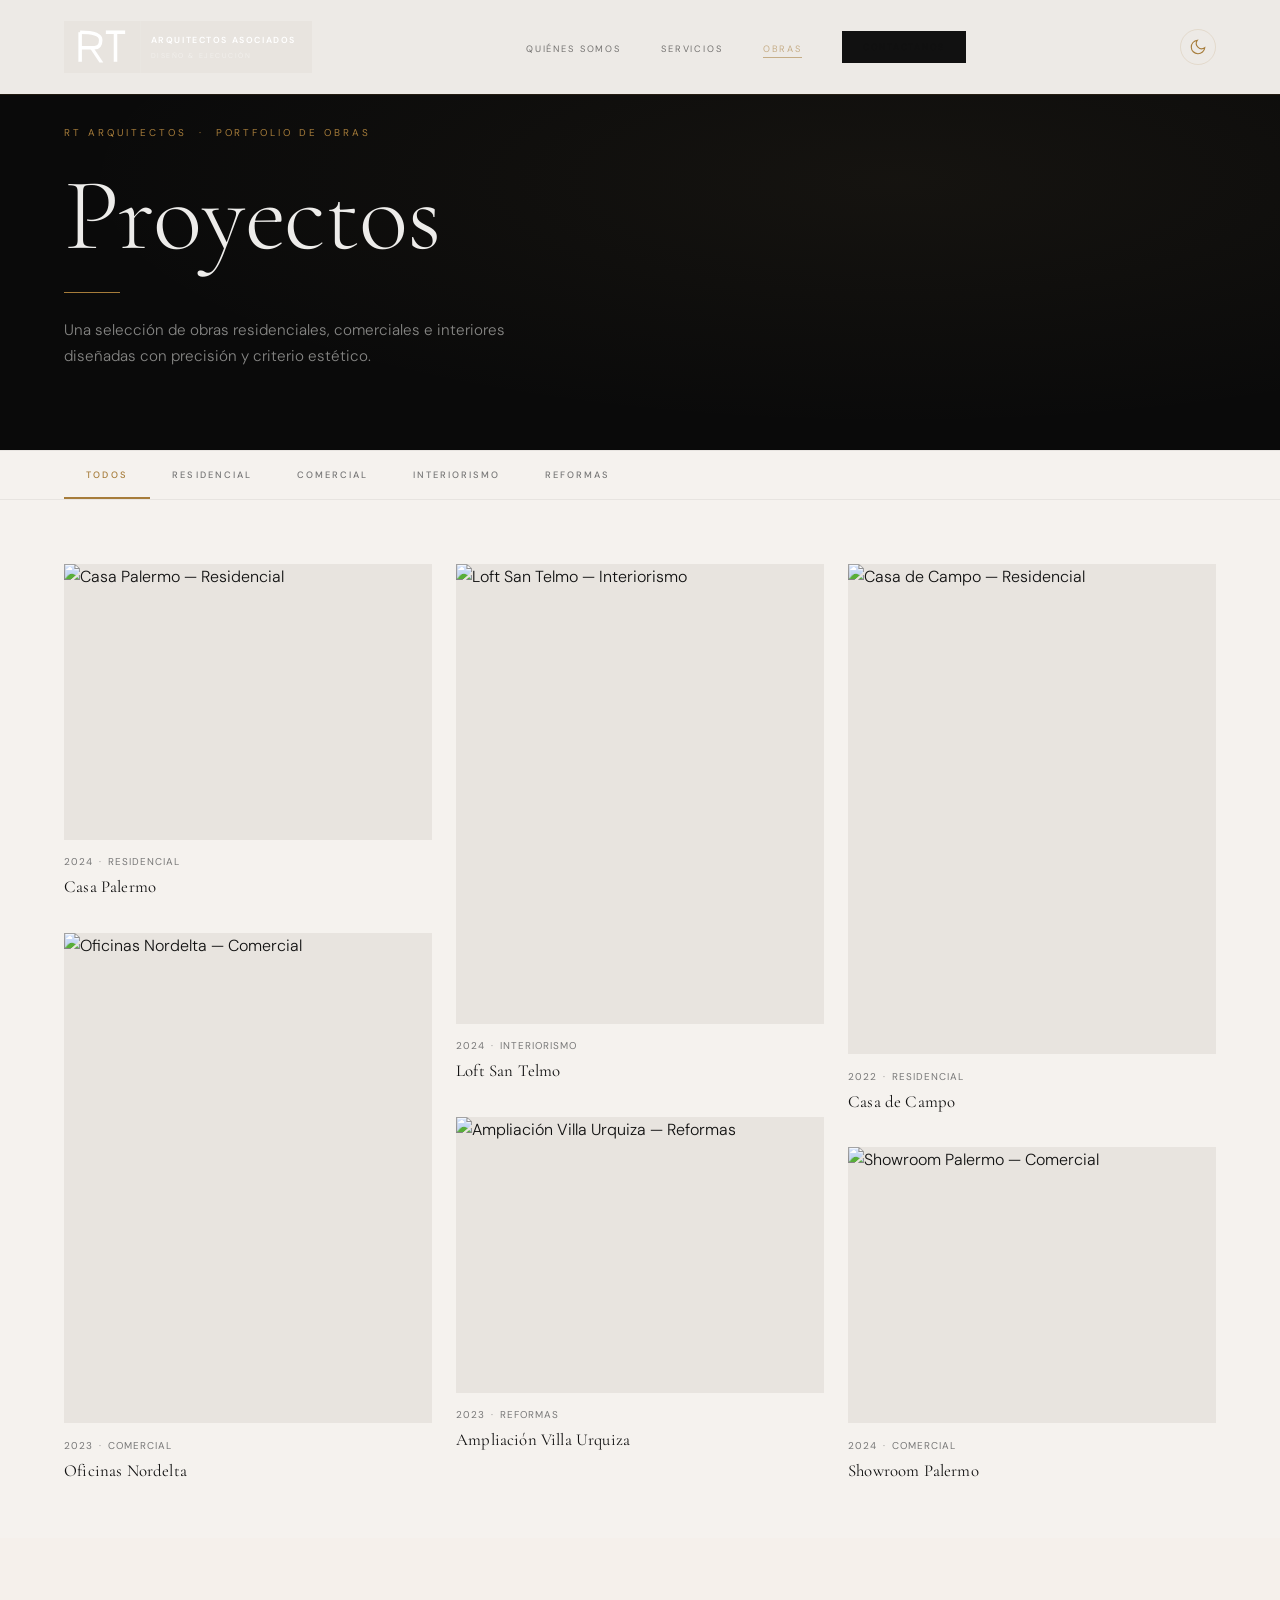
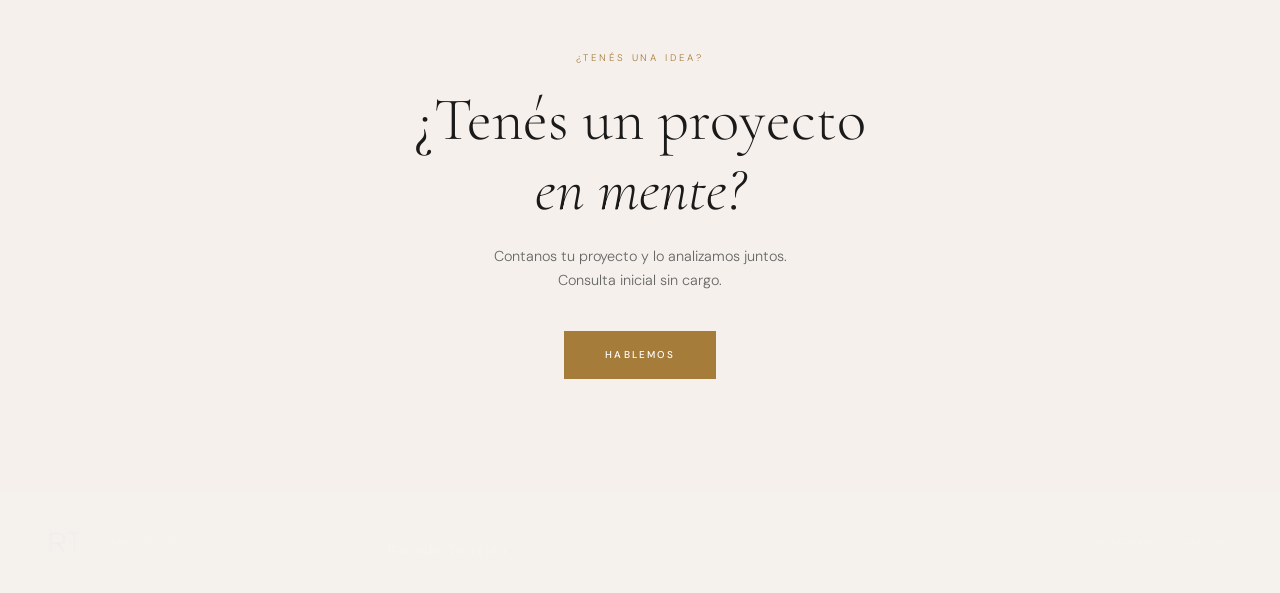
==== proyectos.html @ e86f481c "feat: proyectos.html con masonry grid y filtros" ====
<!DOCTYPE html>
<html lang="es" data-theme="dark">
<head>
  <meta charset="UTF-8" />
  <meta name="viewport" content="width=device-width, initial-scale=1.0" />
  <title>Proyectos | RT Arquitectos</title>
  <meta name="description" content="Selección de obras residenciales, comerciales e interiores diseñadas con precisión y criterio estético por RT Arquitectos." />

  <script>
  (function(){
    var s=localStorage.getItem('rt-theme');
    if(!s) s=window.matchMedia('(prefers-color-scheme:light)').matches?'light':'dark';
    document.documentElement.setAttribute('data-theme',s);
  })();
  </script>
  <link rel="preconnect" href="https://fonts.googleapis.com" />
  <link rel="preconnect" href="https://fonts.gstatic.com" crossorigin />
  <link href="https://fonts.googleapis.com/css2?family=Cormorant+Garamond:ital,wght@0,300;0,400;0,500;1,300;1,400;1,500&family=DM+Sans:wght@300;400;500;600&display=swap" rel="stylesheet" />
  <link rel="stylesheet" href="styles.css" />
</head>
<body>

<!-- ════════════════════════════════════════════
     NAV
════════════════════════════════════════════ -->
<nav id="navbar" class="navbar-solid">
  <a href="index.html" class="nav-logo">
    <div class="nav-logo-box">
      <svg viewBox="0 0 80 56" fill="none" xmlns="http://www.w3.org/2000/svg">
        <line x1="6" y1="5" x2="6" y2="51" stroke="white" stroke-width="5.5" stroke-linecap="butt"/>
        <path d="M6 5 Q38 5 38 17 Q38 29 28 29 L6 29" stroke="white" stroke-width="5.5" fill="none" stroke-linecap="butt" stroke-linejoin="miter"/>
        <polygon points="20,28 26,28 42,52 36,52" fill="white"/>
        <line x1="46" y1="5" x2="76" y2="5" stroke="white" stroke-width="5.5" stroke-linecap="butt"/>
        <line x1="61" y1="5" x2="61" y2="51" stroke="white" stroke-width="5.5" stroke-linecap="butt"/>
      </svg>
    </div>
    <div class="nav-brand-block">
      <span class="nav-brand-name">ARQUITECTOS ASOCIADOS</span>
      <span class="nav-brand-sub">DISEÑO &amp; EJECUCIÓN</span>
    </div>
  </a>

  <ul class="nav-links" id="navLinks">
    <li><a href="index.html#about">Quiénes Somos</a></li>
    <li><a href="index.html#services">Servicios</a></li>
    <li><a href="proyectos.html" class="nav-active">Obras</a></li>
    <li><a href="https://wa.me/5491124508817?text=Hola%20Ricardo%2C%20me%20gustar%C3%ADa%20consultarte%20sobre%20un%20proyecto." target="_blank" class="btn btn-dark">Contactanos</a></li>
  </ul>

  <button class="theme-toggle" id="themeToggle" aria-label="Cambiar tema">
    <svg class="icon-sun" width="18" height="18" viewBox="0 0 24 24" fill="none"
         stroke="currentColor" stroke-width="1.5" stroke-linecap="round">
      <circle cx="12" cy="12" r="4"/>
      <line x1="12" y1="2"  x2="12" y2="5"/>
      <line x1="12" y1="19" x2="12" y2="22"/>
      <line x1="2"  y1="12" x2="5"  y2="12"/>
      <line x1="19" y1="12" x2="22" y2="12"/>
      <line x1="4.22"  y1="4.22"  x2="6.34"  y2="6.34"/>
      <line x1="17.66" y1="17.66" x2="19.78" y2="19.78"/>
      <line x1="4.22"  y1="19.78" x2="6.34"  y2="17.66"/>
      <line x1="17.66" y1="6.34"  x2="19.78" y2="4.22"/>
    </svg>
    <svg class="icon-moon" width="18" height="18" viewBox="0 0 24 24" fill="none"
         stroke="currentColor" stroke-width="1.5" stroke-linecap="round">
      <path d="M21 12.79A9 9 0 1 1 11.21 3 7 7 0 0 0 21 12.79z"/>
    </svg>
  </button>

  <button class="nav-hamburger" id="hamburger" aria-label="Menú" aria-expanded="false">
    <span></span>
    <span></span>
    <span></span>
  </button>
</nav>

<!-- Menú mobile overlay -->
<div class="mobile-menu" id="mobileMenu">
  <a href="index.html#about"    class="mobile-link">Quiénes Somos</a>
  <a href="index.html#services" class="mobile-link">Servicios</a>
  <a href="proyectos.html"      class="mobile-link">Obras</a>
  <a href="https://wa.me/5491124508817?text=Hola%20Ricardo%2C%20me%20gustar%C3%ADa%20consultarte%20sobre%20un%20proyecto." target="_blank" class="mobile-link mobile-link-cta">Contactanos</a>
</div>


<!-- ════════════════════════════════════════════
     HERO — PAGE HERO
════════════════════════════════════════════ -->
<section class="proy-hero">
  <div class="proy-hero-inner">
    <p class="proy-hero-eyebrow">RT Arquitectos &nbsp;·&nbsp; Portfolio de Obras</p>
    <h1 class="proy-hero-title">Proyectos</h1>
    <div class="proy-hero-rule"></div>
    <p class="proy-hero-sub">
      Una selección de obras residenciales, comerciales e interiores<br>
      diseñadas con precisión y criterio estético.
    </p>
  </div>
</section>


<!-- ════════════════════════════════════════════
     FILTROS
════════════════════════════════════════════ -->
<div class="proy-filters-wrap">
  <div class="proy-filters" role="tablist">
    <button class="proy-filter active" data-filter="todos" role="tab" aria-selected="true">Todos</button>
    <button class="proy-filter" data-filter="residencial" role="tab" aria-selected="false">Residencial</button>
    <button class="proy-filter" data-filter="comercial" role="tab" aria-selected="false">Comercial</button>
    <button class="proy-filter" data-filter="interiorismo" role="tab" aria-selected="false">Interiorismo</button>
    <button class="proy-filter" data-filter="reformas" role="tab" aria-selected="false">Reformas</button>
  </div>
</div>


<!-- ════════════════════════════════════════════
     GRID MASONRY
════════════════════════════════════════════ -->
<section class="proy-grid-wrap">
  <div class="proy-masonry" id="proyMasonry">

    <!-- 1 — Casa Palermo -->
    <div class="proy-item" data-category="residencial">
      <div class="proy-item-img-wrap" style="aspect-ratio: 4/3;">
        <img
          src="https://picsum.photos/seed/50/800/600"
          alt="Casa Palermo — Residencial"
          class="proy-item-img"
          loading="lazy"
        />
        <div class="proy-item-overlay">
          <span class="proy-overlay-cat">Residencial</span>
          <h3 class="proy-overlay-title">Casa Palermo</h3>
        </div>
      </div>
      <div class="proy-item-foot">
        <div class="proy-item-meta">
          <span class="proy-meta-year">2024</span>
          <span class="proy-meta-sep">·</span>
          <span class="proy-meta-cat">Residencial</span>
        </div>
        <h3 class="proy-item-title">Casa Palermo</h3>
      </div>
    </div>

    <!-- 2 — Oficinas Nordelta -->
    <div class="proy-item" data-category="comercial">
      <div class="proy-item-img-wrap" style="aspect-ratio: 3/4;">
        <img
          src="https://picsum.photos/seed/51/600/800"
          alt="Oficinas Nordelta — Comercial"
          class="proy-item-img"
          loading="lazy"
        />
        <div class="proy-item-overlay">
          <span class="proy-overlay-cat">Comercial</span>
          <h3 class="proy-overlay-title">Oficinas Nordelta</h3>
        </div>
      </div>
      <div class="proy-item-foot">
        <div class="proy-item-meta">
          <span class="proy-meta-year">2023</span>
          <span class="proy-meta-sep">·</span>
          <span class="proy-meta-cat">Comercial</span>
        </div>
        <h3 class="proy-item-title">Oficinas Nordelta</h3>
      </div>
    </div>

    <!-- 3 — Loft San Telmo -->
    <div class="proy-item" data-category="interiorismo">
      <div class="proy-item-img-wrap" style="aspect-ratio: 4/5;">
        <img
          src="https://picsum.photos/seed/52/640/800"
          alt="Loft San Telmo — Interiorismo"
          class="proy-item-img"
          loading="lazy"
        />
        <div class="proy-item-overlay">
          <span class="proy-overlay-cat">Interiorismo</span>
          <h3 class="proy-overlay-title">Loft San Telmo</h3>
        </div>
      </div>
      <div class="proy-item-foot">
        <div class="proy-item-meta">
          <span class="proy-meta-year">2024</span>
          <span class="proy-meta-sep">·</span>
          <span class="proy-meta-cat">Interiorismo</span>
        </div>
        <h3 class="proy-item-title">Loft San Telmo</h3>
      </div>
    </div>

    <!-- 4 — Ampliación Villa Urquiza -->
    <div class="proy-item" data-category="reformas">
      <div class="proy-item-img-wrap" style="aspect-ratio: 4/3;">
        <img
          src="https://picsum.photos/seed/53/800/600"
          alt="Ampliación Villa Urquiza — Reformas"
          class="proy-item-img"
          loading="lazy"
        />
        <div class="proy-item-overlay">
          <span class="proy-overlay-cat">Reformas</span>
          <h3 class="proy-overlay-title">Ampliación Villa Urquiza</h3>
        </div>
      </div>
      <div class="proy-item-foot">
        <div class="proy-item-meta">
          <span class="proy-meta-year">2023</span>
          <span class="proy-meta-sep">·</span>
          <span class="proy-meta-cat">Reformas</span>
        </div>
        <h3 class="proy-item-title">Ampliación Villa Urquiza</h3>
      </div>
    </div>

    <!-- 5 — Casa de Campo -->
    <div class="proy-item" data-category="residencial">
      <div class="proy-item-img-wrap" style="aspect-ratio: 3/4;">
        <img
          src="https://picsum.photos/seed/54/600/800"
          alt="Casa de Campo — Residencial"
          class="proy-item-img"
          loading="lazy"
        />
        <div class="proy-item-overlay">
          <span class="proy-overlay-cat">Residencial</span>
          <h3 class="proy-overlay-title">Casa de Campo</h3>
        </div>
      </div>
      <div class="proy-item-foot">
        <div class="proy-item-meta">
          <span class="proy-meta-year">2022</span>
          <span class="proy-meta-sep">·</span>
          <span class="proy-meta-cat">Residencial</span>
        </div>
        <h3 class="proy-item-title">Casa de Campo</h3>
      </div>
    </div>

    <!-- 6 — Showroom Palermo -->
    <div class="proy-item" data-category="comercial">
      <div class="proy-item-img-wrap" style="aspect-ratio: 4/3;">
        <img
          src="https://picsum.photos/seed/55/800/600"
          alt="Showroom Palermo — Comercial"
          class="proy-item-img"
          loading="lazy"
        />
        <div class="proy-item-overlay">
          <span class="proy-overlay-cat">Comercial</span>
          <h3 class="proy-overlay-title">Showroom Palermo</h3>
        </div>
      </div>
      <div class="proy-item-foot">
        <div class="proy-item-meta">
          <span class="proy-meta-year">2024</span>
          <span class="proy-meta-sep">·</span>
          <span class="proy-meta-cat">Comercial</span>
        </div>
        <h3 class="proy-item-title">Showroom Palermo</h3>
      </div>
    </div>

  </div><!-- /proy-masonry -->
</section>


<!-- ════════════════════════════════════════════
     CTA FINAL
════════════════════════════════════════════ -->
<section class="proy-cta">
  <div class="proy-cta-inner">
    <p class="proy-cta-eyebrow">¿Tenés una idea?</p>
    <h2 class="proy-cta-title">¿Tenés un proyecto<br><em>en mente?</em></h2>
    <p class="proy-cta-desc">
      Contanos tu proyecto y lo analizamos juntos.<br>
      Consulta inicial sin cargo.
    </p>
    <a href="index.html#contact" class="btn-proy-cta">Hablemos</a>
  </div>
</section>


<!-- ════════════════════════════════════════════
     FOOTER
════════════════════════════════════════════ -->
<footer>
  <div class="footer-logo">
    <svg height="24" viewBox="0 0 80 56" fill="none" xmlns="http://www.w3.org/2000/svg">
      <line x1="6" y1="5" x2="6" y2="51" stroke="rgba(237,236,234,0.45)" stroke-width="5.5" stroke-linecap="butt"/>
      <path d="M6 5 Q38 5 38 17 Q38 29 28 29 L6 29" stroke="rgba(237,236,234,0.45)" stroke-width="5.5" fill="none" stroke-linecap="butt" stroke-linejoin="miter"/>
      <polygon points="20,28 26,28 42,52 36,52" fill="rgba(237,236,234,0.45)"/>
      <line x1="46" y1="5" x2="76" y2="5" stroke="rgba(237,236,234,0.45)" stroke-width="5.5" stroke-linecap="butt"/>
      <line x1="61" y1="5" x2="61" y2="51" stroke="rgba(237,236,234,0.45)" stroke-width="5.5" stroke-linecap="butt"/>
    </svg>
    <span class="footer-brand">RT Arquitectos</span>
  </div>

  <div class="footer-director">
    <span class="footer-director-label">Fundador y Director</span>
    <span class="footer-director-name">Ricardo Torrejón</span>
  </div>

  <p class="footer-copy">© 2026 ARQ. Ricardo Gabriel Torrejón</p>

  <div class="footer-social">
    <a href="https://instagram.com/rtestudioarq" target="_blank">Instagram</a>
    <a href="https://wa.me/5491124508817" target="_blank">WhatsApp</a>
  </div>
</footer>


<script src="script.js"></script>

<script>
/* ——— Filtro de proyectos ——— */
(function () {
  const filters  = document.querySelectorAll('.proy-filter');
  const items    = document.querySelectorAll('.proy-item');

  filters.forEach(function (btn) {
    btn.addEventListener('click', function () {
      const cat = this.dataset.filter;

      /* Estado activo del tab */
      filters.forEach(function (b) {
        b.classList.remove('active');
        b.setAttribute('aria-selected', 'false');
      });
      this.classList.add('active');
      this.setAttribute('aria-selected', 'true');

      /* Mostrar / ocultar con fade */
      items.forEach(function (item) {
        const match = cat === 'todos' || item.dataset.category === cat;
        if (match) {
          item.classList.remove('proy-hidden');
          item.classList.add('proy-visible');
        } else {
          item.classList.remove('proy-visible');
          item.classList.add('proy-hidden');
        }
      });
    });
  });
})();
</script>

</body>
</html>
---- styles.css ----
/* =============================================
   RT ESTUDIO — ARQ. Ricardo Torrejón
   Estilos principales
   ============================================= */

*, *::before, *::after { margin: 0; padding: 0; box-sizing: border-box; }

[data-theme="dark"] {
  --bg:          #0A0A0A;
  --bg-alt:      #0F0F0F;
  --bg-surface:  #141414;
  --ink:         #EDECEA;
  --ink-mid:     #666666;
  --ink-faint:   rgba(237,236,234,0.06);
  --gold:        #C9A96E;
  --gold-light:  #E8C97A;
  --gold-rgb:    201,169,110;
  --border:      rgba(201,169,110,0.12);
  --font-serif:  'Cormorant Garamond', Georgia, serif;
  --font-sans:   'DM Sans', system-ui, sans-serif;
  /* aliases de variables legacy */
  --bg-deep:     #0A0A0A;
  --surface:     #141414;
  --white:       #EDECEA;
}

[data-theme="light"] {
  --bg:          #F5F2EE;
  --bg-alt:      #EDEAE5;
  --bg-surface:  #E8E4DF;
  --ink:         #111111;
  --ink-mid:     #777777;
  --ink-faint:   rgba(0,0,0,0.06);
  --gold:        #A67C3A;
  --gold-light:  #C9A96E;
  --gold-rgb:    166,124,58;
  --border:      rgba(166,124,58,0.15);
  --font-serif:  'Cormorant Garamond', Georgia, serif;
  --font-sans:   'DM Sans', system-ui, sans-serif;
  /* aliases de variables legacy */
  --bg-deep:     #F5F2EE;
  --surface:     #E8E4DF;
  --white:       #111111;
}

html { scroll-behavior: smooth; }

body {
  background: var(--bg);
  color: var(--ink);
  font-family: var(--font-sans);
  font-weight: 300;
  font-size: 16px;
  line-height: 1.6;
  overflow-x: hidden;
}

/* ── TYPOGRAPHY HELPERS ───────────────────── */
.serif        { font-family: var(--font-serif); }
.serif-italic { font-family: var(--font-serif); font-style: italic; }
.label {
  font-size: 0.52rem;
  font-weight: 400;
  letter-spacing: 0.32em;
  text-transform: uppercase;
  color: var(--ink-mid);
}

/* ── REUSABLE BUTTON ──────────────────────── */
.btn {
  display: inline-block;
  padding: 0.85rem 2rem;
  font-family: var(--font-sans);
  font-size: 0.58rem;
  font-weight: 400;
  letter-spacing: 0.28em;
  text-transform: uppercase;
  text-decoration: none;
  cursor: pointer;
  border: none;
  transition: background 0.25s, color 0.25s, border-color 0.25s;
}
.btn-dark    { background: var(--white); color: var(--bg); }
.btn-dark:hover { background: var(--gold); color: var(--white); }
.btn-outline {
  background: transparent;
  border: 1px solid var(--ink-faint);
  color: var(--ink);
}
.btn-outline:hover { border-color: var(--ink); }
.btn-outline-light {
  background: transparent;
  border: 1px solid rgba(250,250,248,0.3);
  color: var(--white);
}
.btn-outline-light:hover { background: var(--gold); border-color: var(--gold); }

/* ── SECTION HEADER ───────────────────────── */
.sec-header {
  display: flex;
  align-items: center;
  gap: 1.6rem;
  margin-bottom: 4.5rem;
}
.sec-num  { font-size: 0.52rem; font-weight: 300; letter-spacing: 0.3em; color: var(--ink-mid); }
.sec-rule { width: 44px; height: 1px; background: var(--ink-faint); flex-shrink: 0; }
.sec-title {
  font-family: var(--font-serif);
  font-size: clamp(2rem, 4vw, 3.4rem);
  font-weight: 300;
  letter-spacing: 0.04em;
  line-height: 1.1;
}
.sec-title em { font-style: italic; }

/* ── SCROLL REVEAL ────────────────────────── */
.reveal {
  opacity: 0;
  transform: translateY(26px);
  transition: opacity 0.75s ease, transform 0.75s ease;
}
.reveal.visible { opacity: 1; transform: translateY(0); }

/* =============================================
   NAV
   ============================================= */

/* ── HERO VEINS (mármol) ─────────────────── */
#hero { position: relative; overflow: hidden; }
.hero-left,
.hero-right { position: relative; z-index: 1; }

.hero-veins {
  position: absolute;
  inset: 0;
  width: 100%;
  height: 100%;
  pointer-events: none;
  z-index: 0;
}

/* Dark mode: venas casi imperceptibles */
.vein-gold { opacity: 0.18; }
.vein-grey { opacity: 0; }

/* Light mode: un poco más visibles */
[data-theme="light"] .vein-gold { opacity: 0.30; }
[data-theme="light"] .vein-grey { opacity: 0.22; }
#navbar {
  position: fixed; top: 0; left: 0; width: 100%; z-index: 200;
  padding: 1.3rem 4rem;
  display: flex; justify-content: space-between; align-items: center;
  transition: background 0.35s, box-shadow 0.35s;
}
#navbar.scrolled {
  background: rgba(17,17,17,0.96);
  backdrop-filter: blur(14px);
  box-shadow: 0 1px 0 var(--ink-faint);
}

.nav-logo { display: flex; align-items: center; gap: 0; text-decoration: none; }

/* Caja gris oscuro del logo (diferenciado del fondo negro de la página) */
.nav-logo-box {
  background: var(--surface);
  height: 52px;
  width: 76px;
  display: flex; align-items: center; justify-content: center;
  flex-shrink: 0;
  padding: 0 6px;
}
.nav-logo-box svg { width: 100%; height: 36px; }

/* Texto al lado del logo */
.nav-brand-block {
  background: var(--surface);
  height: 52px;
  display: flex; flex-direction: column;
  justify-content: center;
  padding: 0 1rem 0 0.6rem;
  border-left: 1px solid rgba(255,255,255,0.08);
}
.nav-brand-name {
  font-family: var(--font-sans);
  font-size: 0.55rem; font-weight: 600;
  letter-spacing: 0.18em; text-transform: uppercase;
  color: white; display: block;
}
.nav-brand-sub {
  font-size: 0.44rem; font-weight: 300;
  letter-spacing: 0.22em; text-transform: uppercase;
  color: rgba(255,255,255,0.5); display: block; margin-top: 0.2rem;
}

.nav-links { display: flex; list-style: none; gap: 2.5rem; align-items: center; }
.nav-links a {
  color: var(--ink); text-decoration: none;
  font-size: 0.58rem; font-weight: 400;
  letter-spacing: 0.2em; text-transform: uppercase;
  opacity: 0.55; transition: opacity 0.2s;
}
.nav-links a:hover { opacity: 1; }
.nav-links .btn { padding: 0.55rem 1.3rem; font-size: 0.55rem; opacity: 1; }

/* Theme toggle */
.theme-toggle {
  width: 36px; height: 36px;
  border-radius: 50%;
  background: transparent;
  border: 1px solid var(--border);
  cursor: pointer;
  display: flex; align-items: center; justify-content: center;
  color: var(--gold);
  transition: background 0.2s, border-color 0.2s;
  flex-shrink: 0;
}
.theme-toggle:hover {
  background: rgba(var(--gold-rgb), 0.08);
}

/* En dark: mostrar sol, ocultar luna */
[data-theme="dark"]  .icon-sun  { display: block; }
[data-theme="dark"]  .icon-moon { display: none;  }
/* En light: mostrar luna, ocultar sol */
[data-theme="light"] .icon-sun  { display: none;  }
[data-theme="light"] .icon-moon { display: block; }

/* =============================================
   HERO
   ============================================= */
#hero {
  min-height: 100vh;
  display: grid;
  grid-template-columns: 1fr 1fr;
  align-items: center;
  gap: 5rem;
  padding: 9rem 4rem 5rem;
  border-bottom: 1px solid var(--ink-faint);
}

/* left */
.hero-left { display: flex; flex-direction: column; gap: 2.2rem; }
.hero-eyebrow {
  display: flex; align-items: center; gap: 1rem;
  font-size: 0.54rem; font-weight: 400;
  letter-spacing: 0.36em; text-transform: uppercase; color: var(--ink-mid);
  animation: fadeUp 0.9s ease 0.15s both;
}
.hero-eyebrow::before { content: ''; width: 32px; height: 1px; background: var(--ink-mid); }

.hero-title {
  font-family: var(--font-serif);
  font-size: clamp(3rem, 5.5vw, 5.8rem);
  font-weight: 300; line-height: 1.02; letter-spacing: 0.02em;
  animation: fadeUp 0.9s ease 0.3s both;
}
.hero-title em { font-style: italic; }

.hero-desc {
  font-size: 0.82rem; font-weight: 300;
  line-height: 1.9; color: var(--ink-mid); max-width: 40ch;
  animation: fadeUp 0.9s ease 0.45s both;
}

.hero-actions {
  display: flex; gap: 1rem; align-items: center; flex-wrap: wrap;
  animation: fadeUp 0.9s ease 0.6s both;
}
.hero-link {
  font-size: 0.58rem; font-weight: 300;
  letter-spacing: 0.2em; text-transform: uppercase;
  color: var(--ink-mid); text-decoration: none;
  border-bottom: 1px solid var(--ink-faint);
  padding-bottom: 2px; transition: border-color 0.2s, color 0.2s;
}
.hero-link:hover { border-color: var(--white); color: var(--white); }

/* eslogan */
.hero-slogan {
  font-family: var(--font-serif);
  font-size: clamp(1.1rem, 2vw, 1.5rem);
  font-style: italic; font-weight: 300;
  color: var(--gold); letter-spacing: 0.04em;
  animation: fadeUp 0.9s ease 0.38s both;
}

/* right */
.hero-right {
  display: flex; justify-content: center; align-items: center;
  animation: fadeIn 1.2s ease 0.4s both;
}

/* Logo grande — caja gris oscura, diferenciada del fondo de página */
.hero-logo-dark {
  background: var(--surface);
  width: min(340px, 34vw);
  aspect-ratio: 16/9;
  display: flex; flex-direction: column;
  align-items: center; justify-content: center;
  gap: 1.4rem;
  padding: 1.8rem 2.4rem;
}
.hero-logo-dark svg { width: 90%; }
.hero-logo-label {
  font-family: var(--font-sans);
  font-size: clamp(0.44rem, 0.75vw, 0.58rem);
  font-weight: 500; letter-spacing: 0.3em; text-transform: uppercase;
  color: rgba(255,255,255,0.38); text-align: center;
  white-space: nowrap;
}

/* =============================================
   ABOUT
   ============================================= */
#about {
  padding: 7rem 4rem;
  background: var(--bg);
  border-top: 1px solid var(--ink-faint);
}
.about-text p strong { color: var(--ink); font-weight: 500; }

.about-grid {
  display: grid;
  grid-template-columns: 1.25fr 1fr;
  gap: 6rem;
  align-items: start;
}

.about-text p {
  font-size: 0.86rem; line-height: 1.95;
  color: var(--ink-mid); margin-bottom: 1.3rem;
}
.about-text p strong { color: var(--ink); font-weight: 400; }

.about-stats { display: grid; grid-template-columns: 1fr 1fr; }
.stat {
  padding: 2rem 1.5rem;
  border-top: 1px solid var(--ink-faint);
}
.stat:nth-child(even) { border-left: 1px solid var(--ink-faint); }
.stat-num {
  font-family: var(--font-serif);
  font-size: 3rem; font-weight: 300; line-height: 1; color: var(--ink);
  margin-bottom: 0.3rem;
}
.stat-label { font-size: 0.52rem; letter-spacing: 0.24em; text-transform: uppercase; color: var(--ink-mid); }

/* =============================================
   SERVICES
   ============================================= */
#services {
  padding: 7rem 4rem;
  background: var(--bg-alt);
  border-top: 1px solid var(--ink-faint);
}

.services-intro {
  font-size: 0.82rem; font-weight: 300; line-height: 1.85;
  color: var(--ink-mid); max-width: 48ch;
  margin-top: -3rem; margin-bottom: 4rem;
}

.service-row {
  display: flex; justify-content: space-between; align-items: center;
  padding: 1.8rem 0; border-bottom: 1px solid var(--ink-faint);
  cursor: default; transition: padding-left 0.3s;
}
.service-row:first-of-type { border-top: 1px solid var(--ink-faint); }
.service-row:hover { padding-left: 0.7rem; }
.service-row:hover .service-tag { opacity: 1; }

.service-left { display: flex; align-items: center; gap: 1.8rem; }
.service-dash { font-size: 0.55rem; color: var(--ink-mid); }
.service-name {
  font-family: var(--font-serif);
  font-size: clamp(1.35rem, 2.4vw, 1.9rem); font-weight: 300; letter-spacing: 0.03em;
}
.service-tag {
  font-size: 0.5rem; letter-spacing: 0.22em; text-transform: uppercase;
  color: var(--ink-mid); text-align: right; opacity: 0.5;
  transition: opacity 0.3s;
}

/* =============================================
   PROJECTS
   ============================================= */
#projects {
  padding: 7rem 4rem;
  background: var(--bg-alt);
  border-top: 1px solid var(--ink-faint);
}

.projects-grid {
  display: grid;
  grid-template-columns: repeat(12, 1fr);
  gap: 1rem;
}
/* Layout asimétrico */
.proj-card:nth-child(1) { grid-column: 1 / 8; }
.proj-card:nth-child(2) { grid-column: 8 / 13; }
.proj-card:nth-child(3) { grid-column: 1 / 5; }
.proj-card:nth-child(4) { grid-column: 5 / 13; }

.proj-card {
  background: var(--surface);
  overflow: hidden; position: relative;
}
.proj-card-inner {
  position: relative; width: 100%; aspect-ratio: 4/3;
  overflow: hidden;
  display: flex; align-items: center; justify-content: center;
}
/* imagen real */
.proj-img {
  width: 100%; height: 100%;
  object-fit: cover; object-position: center;
  display: block;
  transition: transform 0.5s ease;
}
.proj-card:hover .proj-img { transform: scale(1.04); }

/* placeholder grid */
.proj-placeholder {
  display: flex; flex-direction: column; align-items: center; gap: 0.6rem;
  opacity: 0.22;
}
.proj-placeholder svg { width: 34px; }
.proj-placeholder span { font-size: 0.48rem; letter-spacing: 0.28em; text-transform: uppercase; }

/* hover overlay */
.proj-overlay {
  position: absolute; inset: 0;
  background: rgba(26,26,26,0.88);
  display: flex; flex-direction: column;
  justify-content: flex-end; padding: 1.8rem;
  opacity: 0; transition: opacity 0.35s;
}
.proj-card:hover .proj-overlay { opacity: 1; }
.proj-overlay-cat {
  font-size: 0.5rem; letter-spacing: 0.28em; text-transform: uppercase;
  color: rgba(250,250,248,0.55); margin-bottom: 0.35rem;
}
.proj-overlay-title {
  font-family: var(--font-serif);
  font-size: 1.4rem; font-weight: 300; color: var(--white);
}

.proj-foot { padding: 1.2rem 1.4rem; border-top: 1px solid var(--ink-faint); }
.proj-foot-cat {
  font-size: 0.5rem; letter-spacing: 0.25em; text-transform: uppercase;
  color: var(--ink-mid); margin-bottom: 0.3rem;
}
.proj-foot-title { font-family: var(--font-serif); font-size: 1.1rem; font-weight: 400; }

.projects-cta {
  margin-top: 3rem; text-align: center;
}
.portfolio-plus-btn {
  display: inline-block;
  padding: 0.85rem 2.4rem;
  border: 1px solid var(--ink-faint);
  color: var(--ink);
  text-decoration: none;
  font-size: 0.7rem;
  font-weight: 500;
  letter-spacing: 0.3em;
  text-transform: uppercase;
  transition: background 0.25s, border-color 0.25s, color 0.25s;
}
.portfolio-plus-btn:hover {
  background: var(--white);
  color: var(--bg);
  border-color: var(--white);
}

/* =============================================
   CONTACT — cards bordeadas sobre fondo oscuro
   ============================================= */
#contact {
  padding: 7rem 4rem;
  background: var(--bg-deep);
  color: var(--white);
}
#contact .sec-title { color: var(--white); }
#contact .sec-num   { color: rgba(237,236,234,0.3); }
#contact .sec-rule  { background: rgba(237,236,234,0.12); }

/* Cards de contacto — estilo Frigerio: borde sobre oscuro */
.contact-cards {
  display: grid;
  grid-template-columns: repeat(3, 1fr);
  gap: 1px;
  border: 1px solid rgba(250,250,248,0.12);
  margin-bottom: 3.5rem;
}
.contact-card {
  padding: 2rem 1.8rem;
  border-right: 1px solid rgba(250,250,248,0.12);
}
.contact-card:nth-child(3n) { border-right: none; }

.contact-item-label {
  font-size: 0.48rem; letter-spacing: 0.3em; text-transform: uppercase;
  color: rgba(250,250,248,0.35); margin-bottom: 0.5rem;
}
.contact-item-val {
  font-family: var(--font-serif); font-size: 1rem; font-weight: 300;
  line-height: 1.55; color: var(--white);
}
.contact-item-val a { color: var(--white); text-decoration: none; transition: color 0.2s; }
.contact-item-val a:hover { color: var(--gold); }

/* WhatsApp button */
.contact-wa-wrap { margin-bottom: 4rem; }
.whatsapp-btn {
  display: inline-flex; align-items: center; gap: 0.7rem;
  background: #25D366; color: #fff; text-decoration: none;
  padding: 0.9rem 1.8rem;
  font-size: 0.58rem; font-weight: 400; letter-spacing: 0.2em; text-transform: uppercase;
  transition: background 0.2s;
}
.whatsapp-btn:hover { background: #1da552; }
.whatsapp-btn svg { width: 18px; height: 18px; flex-shrink: 0; }

/* Formulario + headline */
.contact-grid { display: grid; grid-template-columns: 1fr 1.4fr; gap: 5rem; }
.contact-headline {
  font-family: var(--font-serif);
  font-size: clamp(1.8rem, 3.2vw, 2.8rem); font-weight: 300;
  line-height: 1.25; color: var(--white);
}
.contact-headline em { font-style: italic; }

.contact-form { display: flex; flex-direction: column; }
.form-row {
  border-bottom: 1px solid rgba(250,250,248,0.12); padding: 1.3rem 0;
}
.form-row:first-child { border-top: 1px solid rgba(250,250,248,0.12); }
.form-row label {
  display: block; font-size: 0.46rem; letter-spacing: 0.3em; text-transform: uppercase;
  color: rgba(250,250,248,0.35); margin-bottom: 0.4rem;
}
.form-row input, .form-row textarea {
  width: 100%; background: transparent; border: none; outline: none;
  color: var(--white); font-family: var(--font-serif);
  font-size: 1rem; font-weight: 300; padding: 0; resize: none;
}
.form-row input::placeholder, .form-row textarea::placeholder { color: rgba(250,250,248,0.2); }
.form-row textarea { min-height: 80px; }
.btn-form {
  align-self: flex-start; margin-top: 2.2rem;
  background: transparent; border: 1px solid rgba(250,250,248,0.3);
  color: var(--white); padding: 0.85rem 2rem; cursor: pointer;
  font-family: var(--font-sans);
  font-size: 0.58rem; font-weight: 400; letter-spacing: 0.28em; text-transform: uppercase;
  transition: all 0.25s;
}
.btn-form:hover { background: var(--gold); border-color: var(--gold); }

/* =============================================
   FOOTER
   ============================================= */
footer {
  background: var(--bg-deep);
  border-top: 1px solid rgba(237,236,234,0.07);
  padding: 2.2rem 4rem;
  display: flex; justify-content: space-between; align-items: center; flex-wrap: wrap; gap: 1rem;
}
.footer-logo { display: flex; align-items: center; gap: 0.75rem; }
.footer-brand { font-size: 0.48rem; letter-spacing: 0.22em; text-transform: uppercase; color: rgba(250,250,248,0.28); }

/* Fundador y Director — como Estudio Frigerio */
.footer-director { display: flex; flex-direction: column; align-items: center; text-align: center; }
.footer-director-label {
  font-size: 0.42rem; letter-spacing: 0.28em; text-transform: uppercase;
  color: rgba(250,250,248,0.25); margin-bottom: 0.2rem;
}
.footer-director-name {
  font-family: var(--font-serif); font-size: 0.9rem; font-weight: 300;
  letter-spacing: 0.1em; color: rgba(250,250,248,0.45);
}

.footer-copy { font-size: 0.46rem; letter-spacing: 0.16em; color: rgba(250,250,248,0.22); }
.footer-social { display: flex; gap: 1.8rem; }
.footer-social a {
  font-size: 0.48rem; letter-spacing: 0.22em; text-transform: uppercase;
  color: rgba(250,250,248,0.28); text-decoration: none; transition: color 0.2s;
}
.footer-social a:hover { color: var(--white); }

/* =============================================
   FAQ
   ============================================= */
#faq {
  padding: 7rem 4rem;
  background: var(--bg);
  border-top: 1px solid var(--ink-faint);
}

.faq-list { max-width: 780px; }

.faq-item { border-bottom: 1px solid var(--ink-faint); }
.faq-item:first-child { border-top: 1px solid var(--ink-faint); }

.faq-question {
  width: 100%;
  display: flex; justify-content: space-between; align-items: center;
  padding: 1.6rem 0;
  background: transparent; border: none; cursor: pointer;
  text-align: left; gap: 2rem;
}
.faq-question span:first-child {
  font-family: var(--font-serif);
  font-size: clamp(1.1rem, 2vw, 1.45rem);
  font-weight: 300; letter-spacing: 0.02em;
  color: var(--ink);
}
.faq-icon {
  font-size: 1.4rem; font-weight: 200;
  color: var(--ink-mid); flex-shrink: 0;
  transition: transform 0.3s ease, color 0.2s;
  line-height: 1;
}
.faq-item.open .faq-icon {
  transform: rotate(45deg);
  color: var(--gold);
}

.faq-answer {
  max-height: 0; overflow: hidden;
  transition: max-height 0.4s ease;
}
.faq-item.open .faq-answer { max-height: 300px; }
.faq-answer p {
  font-size: 0.86rem; font-weight: 300; line-height: 1.9;
  color: var(--ink-mid); padding-bottom: 1.6rem;
}

/* =============================================
   HAMBURGER + MOBILE MENU
   ============================================= */
.nav-hamburger {
  display: none;
  flex-direction: column;
  justify-content: center;
  gap: 5px;
  background: transparent;
  border: none;
  cursor: pointer;
  padding: 4px;
  z-index: 300;
}
.nav-hamburger span {
  display: block;
  width: 24px;
  height: 1.5px;
  background: var(--ink);
  transition: transform 0.3s ease, opacity 0.3s ease;
  transform-origin: center;
}
/* X animation cuando está abierto */
.nav-hamburger.open span:nth-child(1) { transform: translateY(6.5px) rotate(45deg); }
.nav-hamburger.open span:nth-child(2) { opacity: 0; }
.nav-hamburger.open span:nth-child(3) { transform: translateY(-6.5px) rotate(-45deg); }

/* Overlay del menú mobile */
.mobile-menu {
  display: none;
  position: fixed;
  inset: 0;
  background: var(--bg);
  z-index: 150;
  flex-direction: column;
  align-items: center;
  justify-content: center;
  gap: 0;
  padding: 2rem;
}
.mobile-menu.open { display: flex; }

.mobile-link {
  display: block;
  width: 100%;
  text-align: center;
  padding: 1.4rem 0;
  border-bottom: 1px solid var(--ink-faint);
  font-family: var(--font-serif);
  font-size: 2rem;
  font-weight: 300;
  letter-spacing: 0.06em;
  color: var(--ink);
  text-decoration: none;
  transition: color 0.2s;
}
.mobile-link:first-child { border-top: 1px solid var(--ink-faint); }
.mobile-link:hover { color: var(--gold); }
.mobile-link-cta {
  margin-top: 2rem;
  background: var(--ink);
  color: var(--white);
  font-family: var(--font-sans);
  font-size: 0.7rem;
  font-weight: 400;
  letter-spacing: 0.28em;
  text-transform: uppercase;
  border: none;
  padding: 1.1rem 2rem;
  border-radius: 0;
}
.mobile-link-cta:hover { background: var(--gold); color: var(--white); }

/* =============================================
   ANIMATIONS
   ============================================= */
@keyframes fadeIn  { from { opacity: 0; } to { opacity: 1; } }
@keyframes fadeUp  { from { opacity: 0; transform: translateY(22px); } to { opacity: 1; transform: translateY(0); } }

/* =============================================
   RESPONSIVE — 1280px (pantallas medianas-grandes)
   ============================================= */
@media (max-width: 1280px) {
  #hero { padding: 9rem 3rem 5rem; gap: 4rem; }
  #about, #services, #projects, #faq, #contact { padding: 6.5rem 3rem; }
  footer { padding: 2rem 3rem; }
}

/* =============================================
   RESPONSIVE — 1024px (tablet landscape)
   ============================================= */
@media (max-width: 1024px) {
  #hero { gap: 3rem; padding: 8rem 2.5rem 4.5rem; }
  #about, #services, #projects, #faq, #contact { padding: 6rem 2.5rem; }
  footer { padding: 2rem 2.5rem; }

  .hero-logo-dark { width: min(420px, 44vw); }

  /* Contact: 3 cards por fila → 2 */
  .contact-cards { grid-template-columns: repeat(2, 1fr); }
  .contact-card:nth-child(3n)  { border-right: 1px solid rgba(250,250,248,0.12); }
  .contact-card:nth-child(even) { border-right: none; }
  .contact-card:nth-child(5)   { border-right: 1px solid rgba(250,250,248,0.12); }
  .contact-card:nth-child(6)   { border-right: none; }
}

/* =============================================
   RESPONSIVE — 860px (tablet portrait / mobile grande)
   ============================================= */
@media (max-width: 860px) {
  /* Nav: ocultar links, mostrar hamburguesa */
  #navbar { padding: 1.1rem 1.5rem; }
  .nav-links    { display: none; }
  .nav-hamburger { display: flex; }

  /* Hero: apilar en columna */
  #hero {
    grid-template-columns: 1fr;
    min-height: auto;
    padding: 6.5rem 1.8rem 4rem;
    text-align: center;
    gap: 3rem;
  }
  .hero-left { align-items: center; }
  .hero-eyebrow { justify-content: center; }
  .hero-desc { max-width: 52ch; }
  .hero-actions { justify-content: center; }
  .hero-right { order: -1; }
  .hero-logo-dark { width: 90vw; max-width: 380px; }

  /* Sections */
  #about, #services, #projects, #faq, #contact { padding: 5rem 1.8rem; }
  footer { padding: 2rem 1.8rem; }

  /* About: texto + stats en columna */
  .about-grid { grid-template-columns: 1fr; gap: 3rem; }

  /* Services: ocultar tag en tablet */
  .service-tag { display: none; }

  /* Projects: 2 columnas en tablet */
  .projects-grid { grid-template-columns: 1fr 1fr; gap: 0.8rem; }
  .proj-card:nth-child(1) { grid-column: 1 / 2; }
  .proj-card:nth-child(2) { grid-column: 2 / 3; }
  .proj-card:nth-child(3) { grid-column: 1 / 2; }
  .proj-card:nth-child(4) { grid-column: 2 / 3; }

  /* Contact cards: 2 columnas */
  .contact-cards { grid-template-columns: repeat(2, 1fr); }
  .contact-card:nth-child(3n)   { border-right: 1px solid rgba(250,250,248,0.12); }
  .contact-card:nth-child(even) { border-right: none; }

  /* Contact form: apilar */
  .contact-grid { grid-template-columns: 1fr; gap: 3rem; }

  /* Footer: centrado vertical */
  footer {
    flex-direction: column;
    gap: 1.2rem;
    text-align: center;
  }
  .footer-social { justify-content: center; }
}

/* =============================================
   RESPONSIVE — 600px (mobile estándar)
   ============================================= */
@media (max-width: 600px) {
  /* Nav más compacto */
  .nav-brand-sub { display: none; }

  /* Hero */
  #hero { padding: 5.5rem 1.4rem 3.5rem; gap: 2.5rem; }
  .hero-logo-dark { width: 85vw; max-width: 320px; }
  .hero-title { font-size: clamp(2.6rem, 10vw, 3.8rem); }
  .hero-desc { font-size: 0.8rem; }

  /* Sections */
  #about, #services, #projects, #contact { padding: 4rem 1.4rem; }
  footer { padding: 1.8rem 1.4rem; }

  /* About stats: 1 columna */
  .about-stats { grid-template-columns: 1fr; }
  .stat:nth-child(even) { border-left: none; }

  /* Projects: 1 columna */
  .projects-grid { grid-template-columns: 1fr; }
  .proj-card:nth-child(n) { grid-column: 1 / -1; }

  /* Contact cards: 1 columna */
  .contact-cards { grid-template-columns: 1fr; }
  .contact-card  { border-right: none; border-bottom: 1px solid rgba(250,250,248,0.12); }
  .contact-card:nth-child(3n)   { border-right: none; }
  .contact-card:nth-child(even) { border-right: none; }
  .contact-card:last-child { border-bottom: none; }
}

/* =============================================
   RESPONSIVE — 400px (móviles pequeños)
   ============================================= */
@media (max-width: 400px) {
  #navbar { padding: 1rem 1.2rem; }
  .nav-logo-svg { width: 34px; height: 34px; }
  .nav-brand-name { font-size: 0.82rem; }

  #hero { padding: 5rem 1.2rem 3rem; }
  .hero-logo-dark { width: 80vw; max-width: 280px; }

  #about, #services, #projects, #contact { padding: 3.5rem 1.2rem; }

  .sec-title { font-size: clamp(1.7rem, 7vw, 2.4rem); }
  .service-name { font-size: clamp(1.2rem, 5.5vw, 1.6rem); }

  .stat-num { font-size: 2.4rem; }

  .contact-headline { font-size: clamp(1.5rem, 6vw, 2rem); }
  .mobile-link { font-size: 1.6rem; }
}


/* =============================================
   PROYECTOS.HTML — Página interna
   ============================================= */

/* Nav fijo con fondo sólido en páginas internas */
.navbar-solid {
  background: rgba(10,10,10,0.97) !important;
  box-shadow: 0 1px 0 var(--border);
}
[data-theme="light"] .navbar-solid {
  background: rgba(245,242,238,0.97) !important;
}
.nav-active {
  color: var(--gold) !important;
  border-bottom: 1px solid var(--gold);
  padding-bottom: 2px;
}

/* ——— HERO de página ——— */
.proy-hero {
  background: #0A0A0A;
  min-height: 50vh;
  display: flex;
  align-items: flex-end;
  padding: 0 4rem 5rem;
  position: relative;
  overflow: hidden;
}
.proy-hero::before {
  content: '';
  position: absolute;
  inset: 0;
  background: radial-gradient(ellipse at 70% 40%, rgba(201,169,110,0.06) 0%, transparent 65%);
  pointer-events: none;
}
.proy-hero-inner {
  max-width: 760px;
  position: relative;
  z-index: 1;
}
.proy-hero-eyebrow {
  font-family: var(--font-sans);
  font-size: 0.62rem;
  font-weight: 400;
  letter-spacing: 0.3em;
  text-transform: uppercase;
  color: var(--gold);
  margin-bottom: 1.4rem;
}
.proy-hero-title {
  font-family: var(--font-serif);
  font-size: clamp(3.5rem, 8vw, 7rem);
  font-weight: 300;
  color: #EDECEA;
  line-height: 1;
  letter-spacing: -0.01em;
  margin-bottom: 1.6rem;
}
.proy-hero-rule {
  width: 56px;
  height: 1px;
  background: var(--gold);
  margin-bottom: 1.6rem;
}
.proy-hero-sub {
  font-family: var(--font-sans);
  font-size: 0.95rem;
  font-weight: 300;
  color: rgba(237,236,234,0.55);
  line-height: 1.7;
}

/* ——— FILTROS ——— */
.proy-filters-wrap {
  border-top: 1px solid var(--ink-faint);
  border-bottom: 1px solid var(--ink-faint);
  padding: 0 4rem;
  background: var(--bg);
  position: sticky;
  top: 64px;
  z-index: 10;
}
.proy-filters {
  display: flex;
  align-items: center;
  gap: 0;
  overflow-x: auto;
  scrollbar-width: none;
}
.proy-filters::-webkit-scrollbar { display: none; }

.proy-filter {
  background: none;
  border: none;
  border-bottom: 2px solid transparent;
  padding: 1.1rem 1.4rem 1rem;
  font-family: var(--font-sans);
  font-size: 0.58rem;
  font-weight: 500;
  letter-spacing: 0.22em;
  text-transform: uppercase;
  color: var(--ink-mid);
  cursor: pointer;
  transition: color 0.2s, border-color 0.2s;
  white-space: nowrap;
}
.proy-filter:hover {
  color: var(--ink);
}
.proy-filter.active {
  color: var(--gold);
  border-bottom-color: var(--gold);
}

/* ——— MASONRY GRID ——— */
.proy-grid-wrap {
  padding: 4rem 4rem 2rem;
  background: var(--bg);
}
.proy-masonry {
  column-count: 3;
  column-gap: 1.5rem;
}

/* Item */
.proy-item {
  break-inside: avoid;
  margin-bottom: 2rem;
  transition: opacity 0.35s ease, transform 0.35s ease;
}
.proy-item.proy-hidden {
  opacity: 0;
  pointer-events: none;
  position: absolute;
  visibility: hidden;
}
.proy-item.proy-visible {
  opacity: 1;
  pointer-events: auto;
  position: relative;
  visibility: visible;
}

/* Imagen wrapper */
.proy-item-img-wrap {
  position: relative;
  overflow: hidden;
  background: var(--bg-surface);
}
.proy-item-img {
  width: 100%;
  height: 100%;
  object-fit: cover;
  display: block;
  transition: transform 0.5s ease;
}
.proy-item:hover .proy-item-img {
  transform: scale(1.04);
}

/* Overlay hover */
.proy-item-overlay {
  position: absolute;
  inset: 0;
  background: rgba(0,0,0,0.42);
  display: flex;
  flex-direction: column;
  justify-content: center;
  align-items: center;
  text-align: center;
  padding: 1.5rem;
  opacity: 0;
  transition: opacity 0.35s ease;
}
.proy-item:hover .proy-item-overlay {
  opacity: 1;
}
.proy-overlay-cat {
  font-family: var(--font-sans);
  font-size: 0.55rem;
  letter-spacing: 0.25em;
  text-transform: uppercase;
  color: var(--gold);
  margin-bottom: 0.6rem;
}
.proy-overlay-title {
  font-family: var(--font-serif);
  font-size: clamp(1.2rem, 2.5vw, 1.7rem);
  font-weight: 300;
  color: #fff;
  letter-spacing: 0.02em;
}

/* Pie de card */
.proy-item-foot {
  padding: 0.9rem 0 0;
}
.proy-item-meta {
  display: flex;
  align-items: center;
  gap: 0.4rem;
  margin-bottom: 0.25rem;
}
.proy-meta-year,
.proy-meta-cat {
  font-family: var(--font-sans);
  font-size: 0.62rem;
  font-weight: 400;
  letter-spacing: 0.1em;
  color: var(--ink-mid);
  text-transform: uppercase;
}
.proy-meta-sep {
  color: var(--ink-mid);
  font-size: 0.6rem;
}
.proy-item-title {
  font-family: var(--font-serif);
  font-size: 1.05rem;
  font-weight: 400;
  color: var(--ink);
  letter-spacing: 0.01em;
}

/* ——— CTA FINAL ——— */
.proy-cta {
  background: #F5F0EB;
  padding: 7rem 4rem;
  text-align: center;
}
[data-theme="dark"] .proy-cta {
  background: #111111;
  border-top: 1px solid var(--border);
}
.proy-cta-inner {
  max-width: 600px;
  margin: 0 auto;
}
.proy-cta-eyebrow {
  font-family: var(--font-sans);
  font-size: 0.6rem;
  letter-spacing: 0.3em;
  text-transform: uppercase;
  color: var(--gold);
  margin-bottom: 1.2rem;
}
.proy-cta-title {
  font-family: var(--font-serif);
  font-size: clamp(2.4rem, 5vw, 3.8rem);
  font-weight: 300;
  color: #1A1A1A;
  line-height: 1.15;
  margin-bottom: 1.2rem;
}
[data-theme="dark"] .proy-cta-title { color: var(--ink); }

.proy-cta-desc {
  font-family: var(--font-sans);
  font-size: 0.9rem;
  font-weight: 300;
  color: #666;
  line-height: 1.7;
  margin-bottom: 2.4rem;
}
[data-theme="dark"] .proy-cta-desc { color: var(--ink-mid); }

.btn-proy-cta {
  display: inline-block;
  background: var(--gold);
  color: #fff;
  font-family: var(--font-sans);
  font-size: 0.62rem;
  font-weight: 500;
  letter-spacing: 0.22em;
  text-transform: uppercase;
  text-decoration: none;
  padding: 1rem 2.6rem;
  transition: background 0.2s, transform 0.2s;
}
[data-theme="light"] .btn-proy-cta { color: #fff; }
.btn-proy-cta:hover {
  background: #b8924a;
  transform: translateY(-1px);
}

/* ——— RESPONSIVE — proyectos.html ——— */
@media (max-width: 1024px) {
  .proy-masonry { column-count: 2; }
}
@media (max-width: 768px) {
  .proy-hero { padding: 0 2rem 4rem; min-height: 45vh; }
  .proy-filters-wrap { padding: 0 1.5rem; }
  .proy-grid-wrap { padding: 2.5rem 1.5rem 1rem; }
  .proy-cta { padding: 5rem 1.5rem; }
  .proy-masonry { column-count: 1; }
}
@media (max-width: 480px) {
  .proy-hero { padding: 0 1.2rem 3rem; }
  .proy-hero-title { font-size: clamp(2.8rem, 11vw, 4rem); }
  .proy-filters-wrap { top: 56px; }
  .proy-filter { padding: 0.9rem 1rem 0.8rem; font-size: 0.55rem; }
}
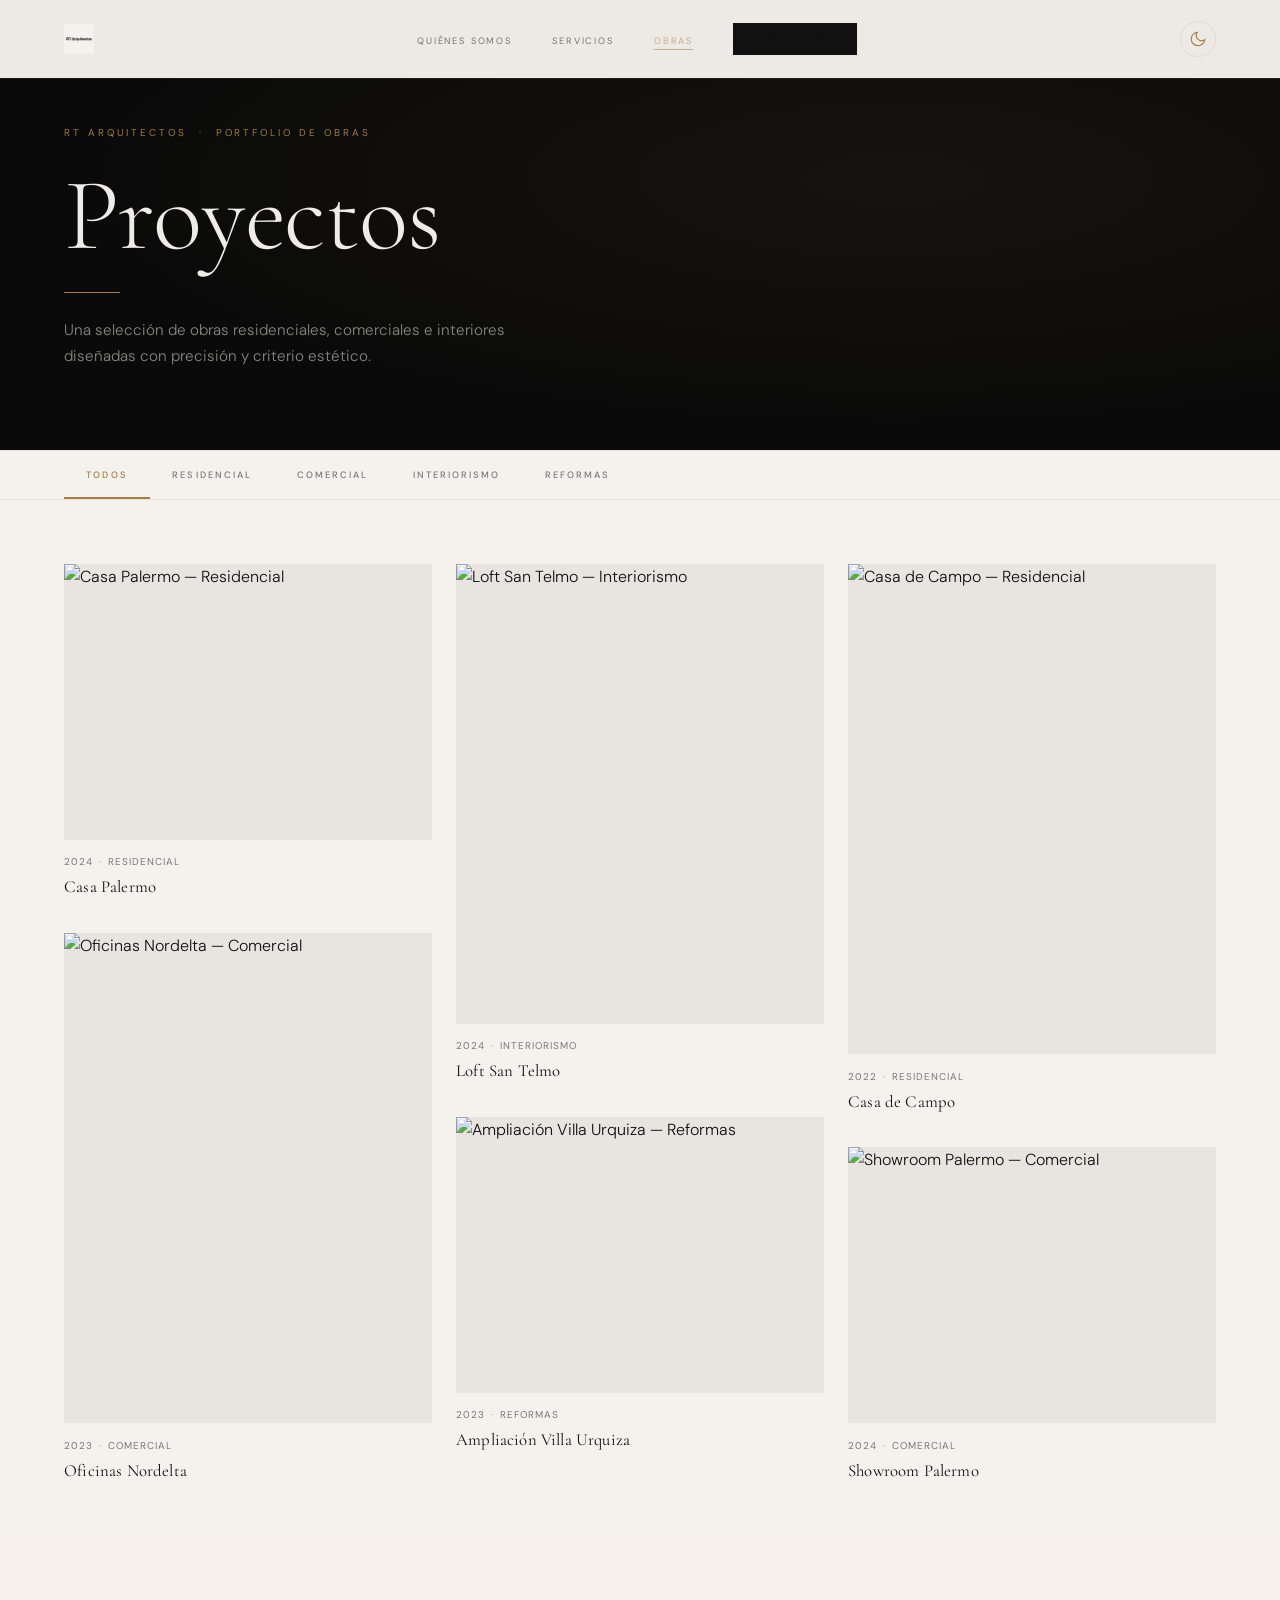
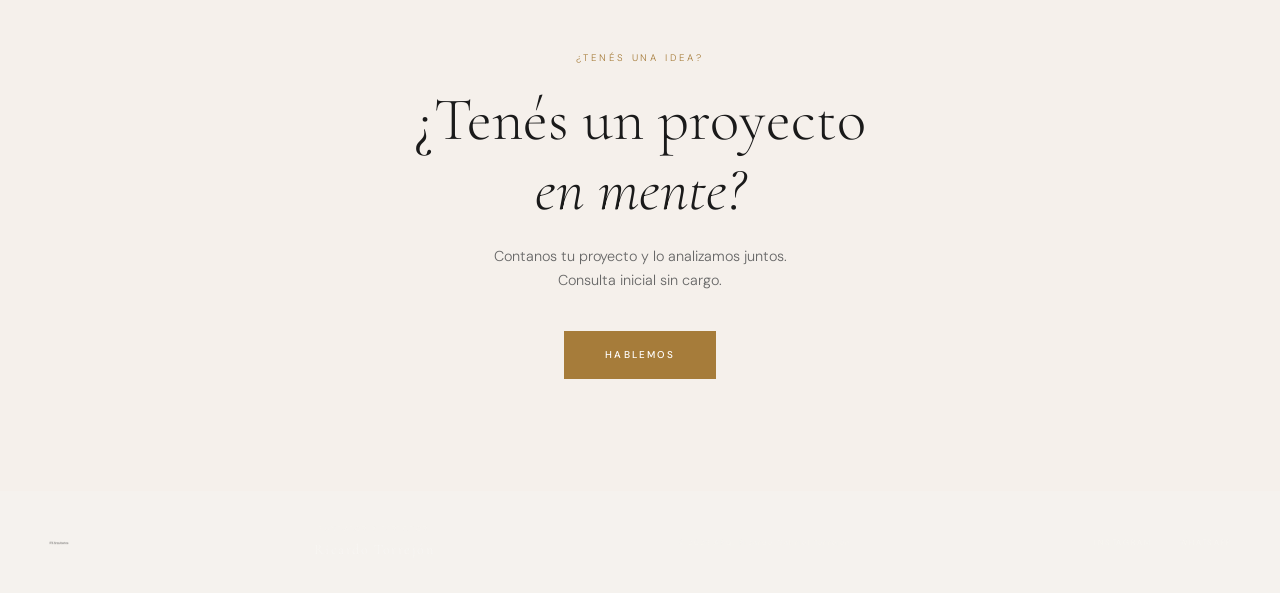
==== commit e31e8741: "feat: logo tipográfico RT Arquitectos en nav y footer" ====
--- a/proyectos.html
+++ b/proyectos.html
@@ -25,19 +25,7 @@
 ════════════════════════════════════════════ -->
 <nav id="navbar" class="navbar-solid">
   <a href="index.html" class="nav-logo">
-    <div class="nav-logo-box">
-      <svg viewBox="0 0 80 56" fill="none" xmlns="http://www.w3.org/2000/svg">
-        <line x1="6" y1="5" x2="6" y2="51" stroke="white" stroke-width="5.5" stroke-linecap="butt"/>
-        <path d="M6 5 Q38 5 38 17 Q38 29 28 29 L6 29" stroke="white" stroke-width="5.5" fill="none" stroke-linecap="butt" stroke-linejoin="miter"/>
-        <polygon points="20,28 26,28 42,52 36,52" fill="white"/>
-        <line x1="46" y1="5" x2="76" y2="5" stroke="white" stroke-width="5.5" stroke-linecap="butt"/>
-        <line x1="61" y1="5" x2="61" y2="51" stroke="white" stroke-width="5.5" stroke-linecap="butt"/>
-      </svg>
-    </div>
-    <div class="nav-brand-block">
-      <span class="nav-brand-name">ARQUITECTOS ASOCIADOS</span>
-      <span class="nav-brand-sub">DISEÑO &amp; EJECUCIÓN</span>
-    </div>
+    <img src="assets/img/rt-logo.jpeg" alt="RT Arquitectos" class="nav-logo-img" />
   </a>
 
   <ul class="nav-links" id="navLinks">
@@ -287,14 +275,7 @@
 ════════════════════════════════════════════ -->
 <footer>
   <div class="footer-logo">
-    <svg height="24" viewBox="0 0 80 56" fill="none" xmlns="http://www.w3.org/2000/svg">
-      <line x1="6" y1="5" x2="6" y2="51" stroke="rgba(237,236,234,0.45)" stroke-width="5.5" stroke-linecap="butt"/>
-      <path d="M6 5 Q38 5 38 17 Q38 29 28 29 L6 29" stroke="rgba(237,236,234,0.45)" stroke-width="5.5" fill="none" stroke-linecap="butt" stroke-linejoin="miter"/>
-      <polygon points="20,28 26,28 42,52 36,52" fill="rgba(237,236,234,0.45)"/>
-      <line x1="46" y1="5" x2="76" y2="5" stroke="rgba(237,236,234,0.45)" stroke-width="5.5" stroke-linecap="butt"/>
-      <line x1="61" y1="5" x2="61" y2="51" stroke="rgba(237,236,234,0.45)" stroke-width="5.5" stroke-linecap="butt"/>
-    </svg>
-    <span class="footer-brand">RT Arquitectos</span>
+    <img src="assets/img/rt-logo.jpeg" alt="RT Arquitectos" class="footer-logo-img" />
   </div>
 
   <div class="footer-director">
--- a/styles.css
+++ b/styles.css
@@ -1158,3 +1158,47 @@
   .proy-filters-wrap { top: 56px; }
   .proy-filter { padding: 0.9rem 1rem 0.8rem; font-size: 0.55rem; }
 }
+
+
+/* =============================================
+   LOGO — RT Arquitectos tipográfico
+   JPEG fondo negro → mix-blend-mode para ambos temas
+   ============================================= */
+
+/* NAV */
+.nav-logo-img {
+  height: 30px;
+  width: auto;
+  display: block;
+  /* Dark mode: fondo negro del JPEG desaparece con screen */
+  mix-blend-mode: screen;
+  transition: opacity 0.2s;
+}
+.nav-logo:hover .nav-logo-img {
+  opacity: 0.75;
+}
+
+/* Light mode: invert para tener texto oscuro, multiply elimina el fondo blanco */
+[data-theme="light"] .nav-logo-img {
+  filter: invert(1);
+  mix-blend-mode: multiply;
+}
+
+/* FOOTER */
+.footer-logo-img {
+  height: 22px;
+  width: auto;
+  display: block;
+  mix-blend-mode: screen;
+  opacity: 0.5;
+}
+[data-theme="light"] .footer-logo-img {
+  filter: invert(1);
+  mix-blend-mode: multiply;
+  opacity: 0.45;
+}
+
+@media (max-width: 600px) {
+  .nav-logo-img { height: 24px; }
+  .footer-logo-img { height: 18px; }
+}
